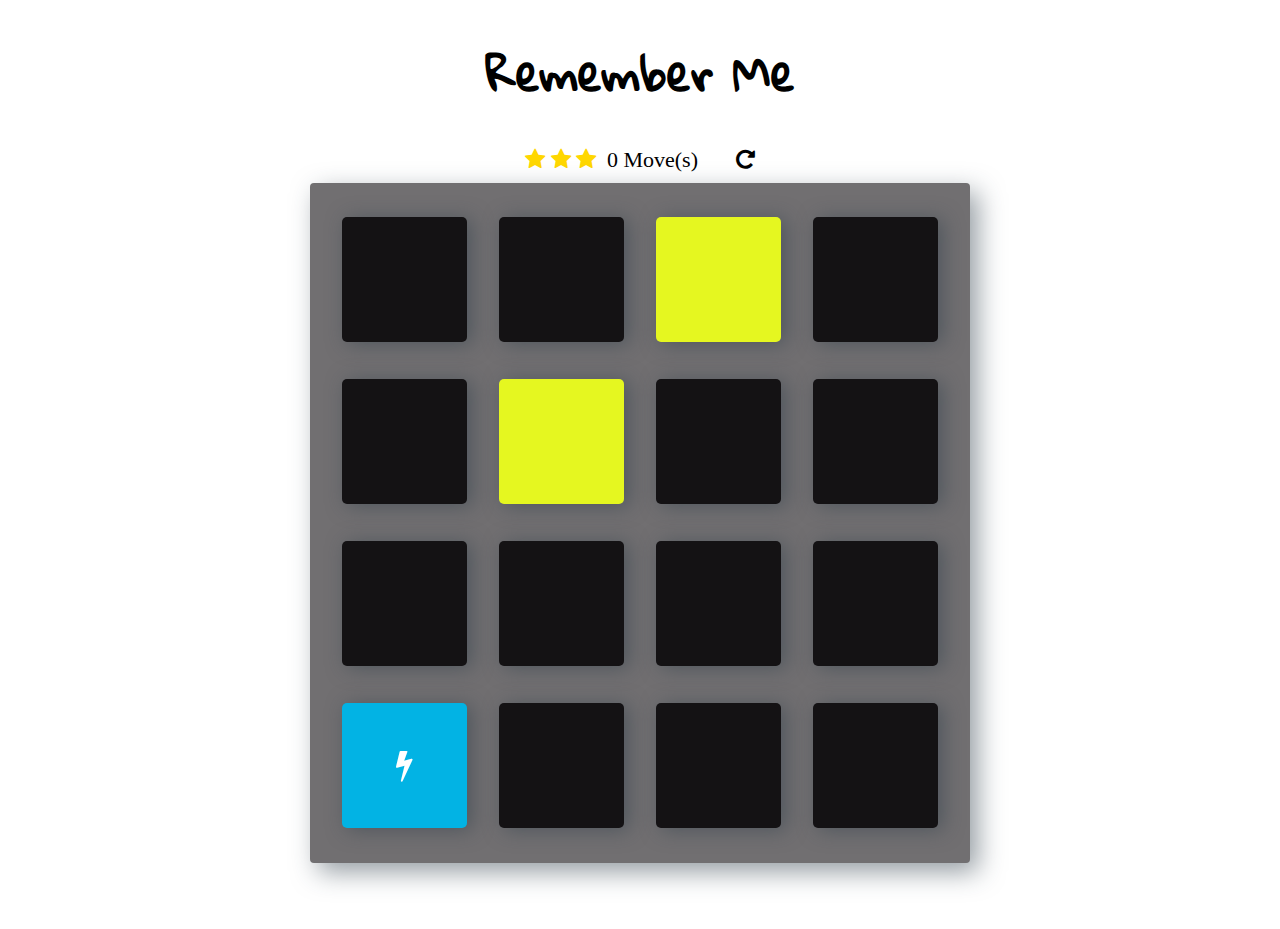
==== index.html @ f5417f24 "css done html updated" ====
<!doctype html>
<html lang="en">
<head>
    <meta charset="utf-8">
    <title>Remember Me</title>
    <meta name="description" content="">
    <meta name="viewport" content="width=device-width, initial-scale=1">
    <link rel="stylesheet prefetch" href="https://maxcdn.bootstrapcdn.com/font-awesome/4.6.1/css/font-awesome.min.css">
    <link rel="stylesheet prefetch" href="https://fonts.googleapis.com/css?family=Coda">
    <link rel="stylesheet prefetch" href="https://fonts.googleapis.com/css?family=Gloria+Hallelujah|Permanent+Marker" >
    <link rel="stylesheet" href="css/app.css">
</head>
<body>

    <div class="container">
        <header>
            <h1>Remember Me</h1>
        </header>

        <section class="score-panel">
        	<ul class="stars">
        		<li><i class="fa fa-star"></i></li>
        		<li><i class="fa fa-star"></i></li>
        		<li><i class="fa fa-star"></i></li>
        	</ul>

        	<span class="moves">0</span> Move(s)

            <div class="timer">
            </div>

            <div class="restart" onclick=startGame()>
        		<i class="fa fa-repeat"></i>
        	</div>
        </section>

        <ul class="deck" id="card-deck">
            <li class="card" type="archway">
                <i class="fas fa-archway"></i>
            </li>
            <li class="card" type="arrow-up">
                <i class="far fa-arrow-alt-circle-up"></i>
            </li>
            <li class="card match" type="bicycle">
                <i class="fas fa-bicycle"></i>
            </li>
            <li class="card" type="bolt" >
                <i class="fa fa-bolt"></i>
            </li>
            <li class="card" type="cube">
                <i class="fa fa-cube"></i>
            </li>
            <li class="card match" type="bicycle">
                <i class="fas fa-bicycle"></i>
            </li>
            <li class="card" type="leaf">
                <i class="fa fa-leaf"></i>
            </li>
            <li class="card" type="bicycle">
                <i class="fa fa-bicycle"></i>
            </li>
            <li class="card" type="archway">
                <i class="fas fa-archway"></i>
            </li>
            <li class="card" type="bomb">
                <i class="fa fa-bomb"></i>
            </li>
            <li class="card" type="leaf">
                <i class="fa fa-leaf"></i>
            </li>
            <li class="card" type="bomb">
                <i class="fa fa-bomb"></i>
            </li>
            <li class="card open show" type="bolt">
                <i class="fa fa-bolt"></i>
            </li>
            <li class="card" type="bicycle">
                <i class="fa fa-bicycle"></i>
            </li>
            <li class="card" type="arrow-up">
                <i class="far fa-arrow-alt-circle-up"></i>
            </li>
            <li class="card" type="cube">
                <i class="fa fa-cube"></i>
            </li>
        </ul>

        <div id="popup1" class="overlay">
            <div class="popup">
                <h2>Congratulations </h2>
                <a class="close" href=# >×</a>
                <div class="content-1">
                    Looks like you remembered!
                </div>
                <div class="content-2">
                    <p>You made <span id=finalMove> </span> moves </p>
                    <p>in <span id=totalTime> </span> </p>
                    <p>Rating:  <span id=starRating></span></p>
                </div>
                <button id="play-again"onclick="playAgain()">
                    Do over?</a>
                </button>
            </div>
        </div>

    </div>
    <script src="js/app.js"></script>
</body>
</html>
---- css/app.css ----
html {
	box-sizing: border-box;
}

*,
*::before,
*::after {
	box-sizing: inherit;
}

html,
body {
	width: 100%;
	height: 100%;
	margin: 0;
	padding: 0;
}

body {
	background: #ffffff;
	font-family: 'Permanent Marker', cursive;
	font-size: 16px;
}

.container {
	display: flex;
	justify-content: center;
	align-items: center;
	flex-direction: column;
}

h1 {
	font-family: 'Gloria Hallelujah', cursive;
}


/*
 * deck card styles
 */


.deck {
	width: 85%;
	background: #716F71;
	padding: 1rem;
	border-radius: 4px;
	box-shadow: 8px 9px 26px 0 rgba(46, 61, 73, 0.5);
	display: flex;
	flex-wrap: wrap;
	justify-content: space-around;
	align-items: center;
	margin: 0 0 3em;
}

.deck .card {
	height: 3.7rem;
	width: 3.7rem;
	margin: 0.2rem 0.2rem;
	background: #141214;;
	font-size: 0;
	color: #ffffff;
	border-radius: 5px;
	cursor: pointer;
	display: flex;
	justify-content: center;
	align-items: center;
	box-shadow: 5px 2px 20px 0 rgba(46, 61, 73, 0.5);
}

.deck .card.open {
	transform: rotateY(0);
	background: #02b3e4;
	cursor: default;
	animation-name: flipInY;
	-webkit-backface-visibility: visible !important;
	backface-visibility: visible !important;
	animation-duration: .75s;
}

.deck .card.show {
	font-size: 33px;
}

.deck .card.match {
	cursor: default;
	background: #E5F720;
	font-size: 33px;
	animation-name: rubberBand;
	-webkit-backface-visibility: visible !important;
	backface-visibility: visible !important;
	animation-duration: .75s;
}

.deck .card.unmatched {
	animation-name: pulse;
	-webkit-backface-visibility: visible !important;
	backface-visibility: visible !important;
	animation-duration: .75s;
	background: #e2043b;
}

.deck .card.disabled {
	pointer-events: none;
	opacity: 0.9;
}


/*
 * scoreboard style
 */


.score-panel {
	text-align: left;
	margin-bottom: 10px;
}

.score-panel .stars {
	margin: 0;
	padding: 0;
	display: inline-block;
	margin: 0 5px 0 0;
}

.score-panel .stars li {
	list-style: none;
	display: inline-block;
}

.score-panel .restart {
	float: right;
	cursor: pointer;
}

.fa-star {
	color: #FFD700;
}

.timer {
	display: inline-block;
	margin: 0 1rem;
}


/*
 * congratulations modal style
 */


.overlay {
	position: fixed;
	top: 0;
	bottom: 0;
	left: 0;
	right: 0;
	background: rgba(0, 0, 0, 0.7);
	transition: opacity 500ms;
	visibility: hidden;
	opacity: 0;
}

.overlay:target {
	visibility: visible;
	opacity: 1;
}
  
.popup {
	margin: 70px auto;
	padding: 20px;
	background: #ffffff;
	border-radius: 5px;
	width: 85%;
	position: relative;
	transition: all 5s ease-in-out;
	font-family: 'Gloria Hallelujah', cursive;
}
  
.popup h2 {
	margin-top: 0;
	color: #333;
	font-family: Tahoma, Arial, sans-serif;
}

.popup .close {
	position: absolute;
	top: 20px;
	right: 30px;
	transition: all 200ms;
	font-size: 30px;
	font-weight: bold;
	text-decoration: none;
	color: #333;
}

.popup .close:hover {
	color: #E5F720;
}

.popup .content-1,
.content-2 {
	max-height: 30%;
	overflow: auto;
	text-align: center;
}

.show {
	visibility: visible !important;
	opacity: 100 !important;
}

#starRating li {
	display: inline-block;
}

#play-again {
	background-color: #141214;
	padding: 0.7rem 1rem;
	font-size: 1.1rem;
	display: block;
	margin: 0 auto;
	width: 50%;
	font-family: 'Gloria Hallelujah', cursive;
	color: #ffffff;
	border-radius: 5px;
}

/* animations */
@keyframes flipInY {
	from {
		transform: perspective(400px) rotate3d(0, 1, 0, 90deg);
		animation-timing-function: ease-in;
		opacity: 0;
	}

	40% {
		transform: perspective(400px) rotate3d(0, 1, 0, -20deg);
		animation-timing-function: ease-in;
	}

	60% {
		transform: perspective(400px) rotate3d(0, 1, 0, 10deg);
		opacity: 1;
	}

	80% {
		transform: perspective(400px) rotate3d(0, 1, 0, -5deg);
	}

	to {
		transform: perspective(400px);
	}
}

@keyframes rubberBand {
	from {
		transform: scale3d(1, 1, 1);
	}

	30% {
		transform: scale3d(1.25, 0.75, 1);
	}

	40% {
		transform: scale3d(0.75, 1.25, 1);
	}

	50% {
		transform: scale3d(1.15, 0.85, 1);
	}

	65% {
		transform: scale3d(.95, 1.05, 1);
	}

	75% {
		transform: scale3d(1.05, .95, 1);
	}

	to {
		transform: scale3d(1, 1, 1);
	}
}

@keyframes pulse {
	from {
		transform: scale3d(1, 1, 1);
	}

	50% {
		transform: scale3d(1.2, 1.2, 1.2);
	}

	to {
		transform: scale3d(1, 1, 1);
	}
}


/****** Media queries
***************************/


@media (max-width: 320px) {
	.deck {
		width: 85%;
	}

	.deck .card {
		height: 4.7rem;
		width: 4.7rem;
	}
}


/* tablets
****************/

@media (min-width: 768px) {
	.container {
		font-size: 22px;
	}

	.deck {
		width: 660px;
		height: 680px;
	}

	.deck .card {
		height: 125px;
		width: 125px;
	}

	.popup {
		width: 60%;
	}
}
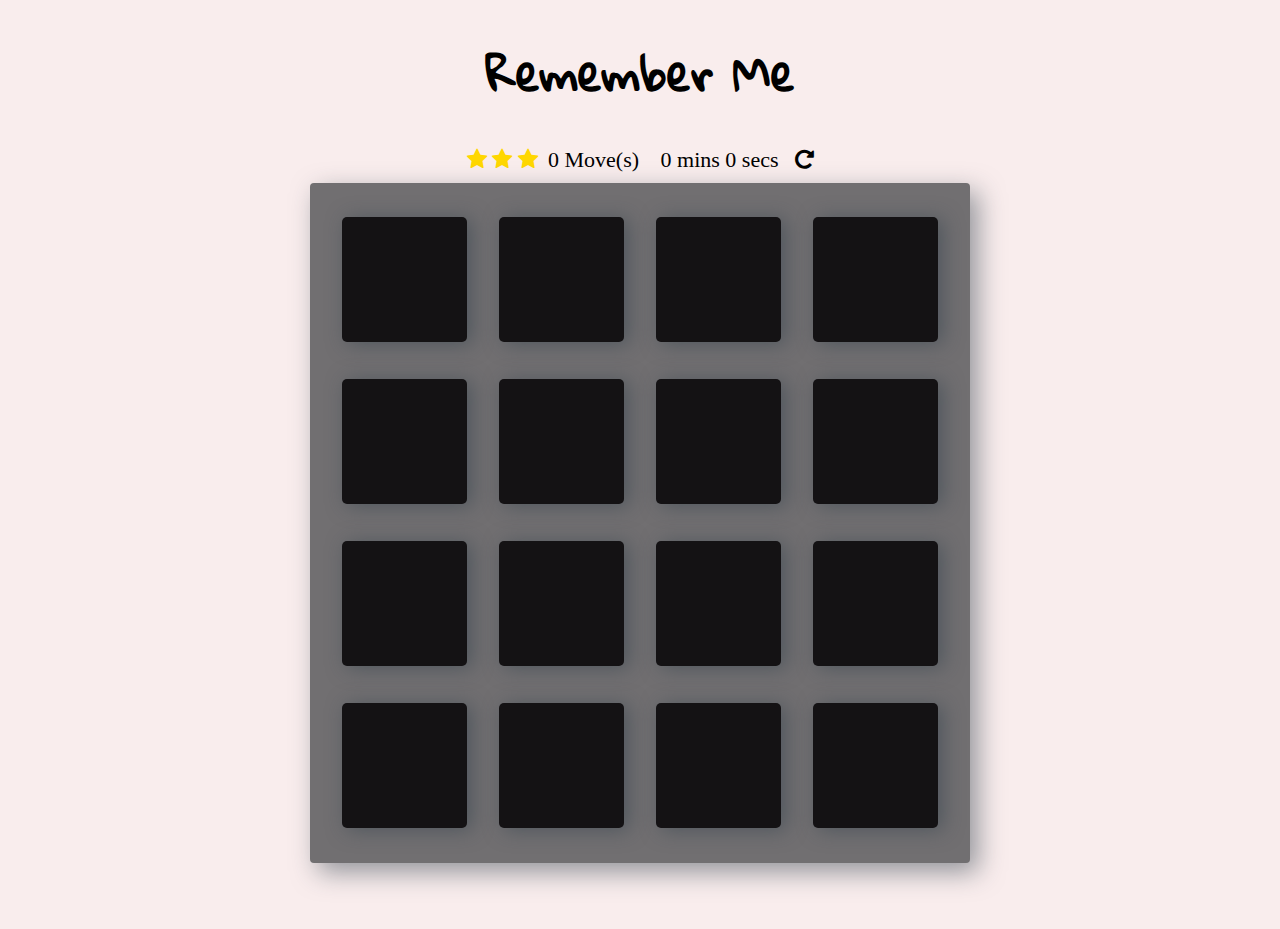
==== commit 2fa16702: "icons fixed" ====
--- a/index.html
+++ b/index.html
@@ -35,11 +35,11 @@
         </section>
 
         <ul class="deck" id="card-deck">
-            <li class="card" type="archway">
-                <i class="fas fa-archway"></i>
+            <li class="card" type="angellist">
+                <i class="fab fa-angellist"></i>
             </li>
-            <li class="card" type="arrow-up">
-                <i class="far fa-arrow-alt-circle-up"></i>
+            <li class="card" type="apple">
+                <i class="fas fa-apple-alt"></i>
             </li>
             <li class="card match" type="bicycle">
                 <i class="fas fa-bicycle"></i>
@@ -59,8 +59,8 @@
             <li class="card" type="bicycle">
                 <i class="fa fa-bicycle"></i>
             </li>
-            <li class="card" type="archway">
-                <i class="fas fa-archway"></i>
+            <li class="card" type="angellist">
+                <i class="fab fa-angellist"></i>
             </li>
             <li class="card" type="bomb">
                 <i class="fa fa-bomb"></i>
@@ -77,8 +77,8 @@
             <li class="card" type="bicycle">
                 <i class="fa fa-bicycle"></i>
             </li>
-            <li class="card" type="arrow-up">
-                <i class="far fa-arrow-alt-circle-up"></i>
+            <li class="card" type="apple">
+                <i class="fas fa-apple-alt"></i>
             </li>
             <li class="card" type="cube">
                 <i class="fa fa-cube"></i>
--- a/css/app.css
+++ b/css/app.css
@@ -17,7 +17,7 @@
 }
 
 body {
-	background: #ffffff;
+	background: #f9eded;
 	font-family: 'Permanent Marker', cursive;
 	font-size: 16px;
 }
